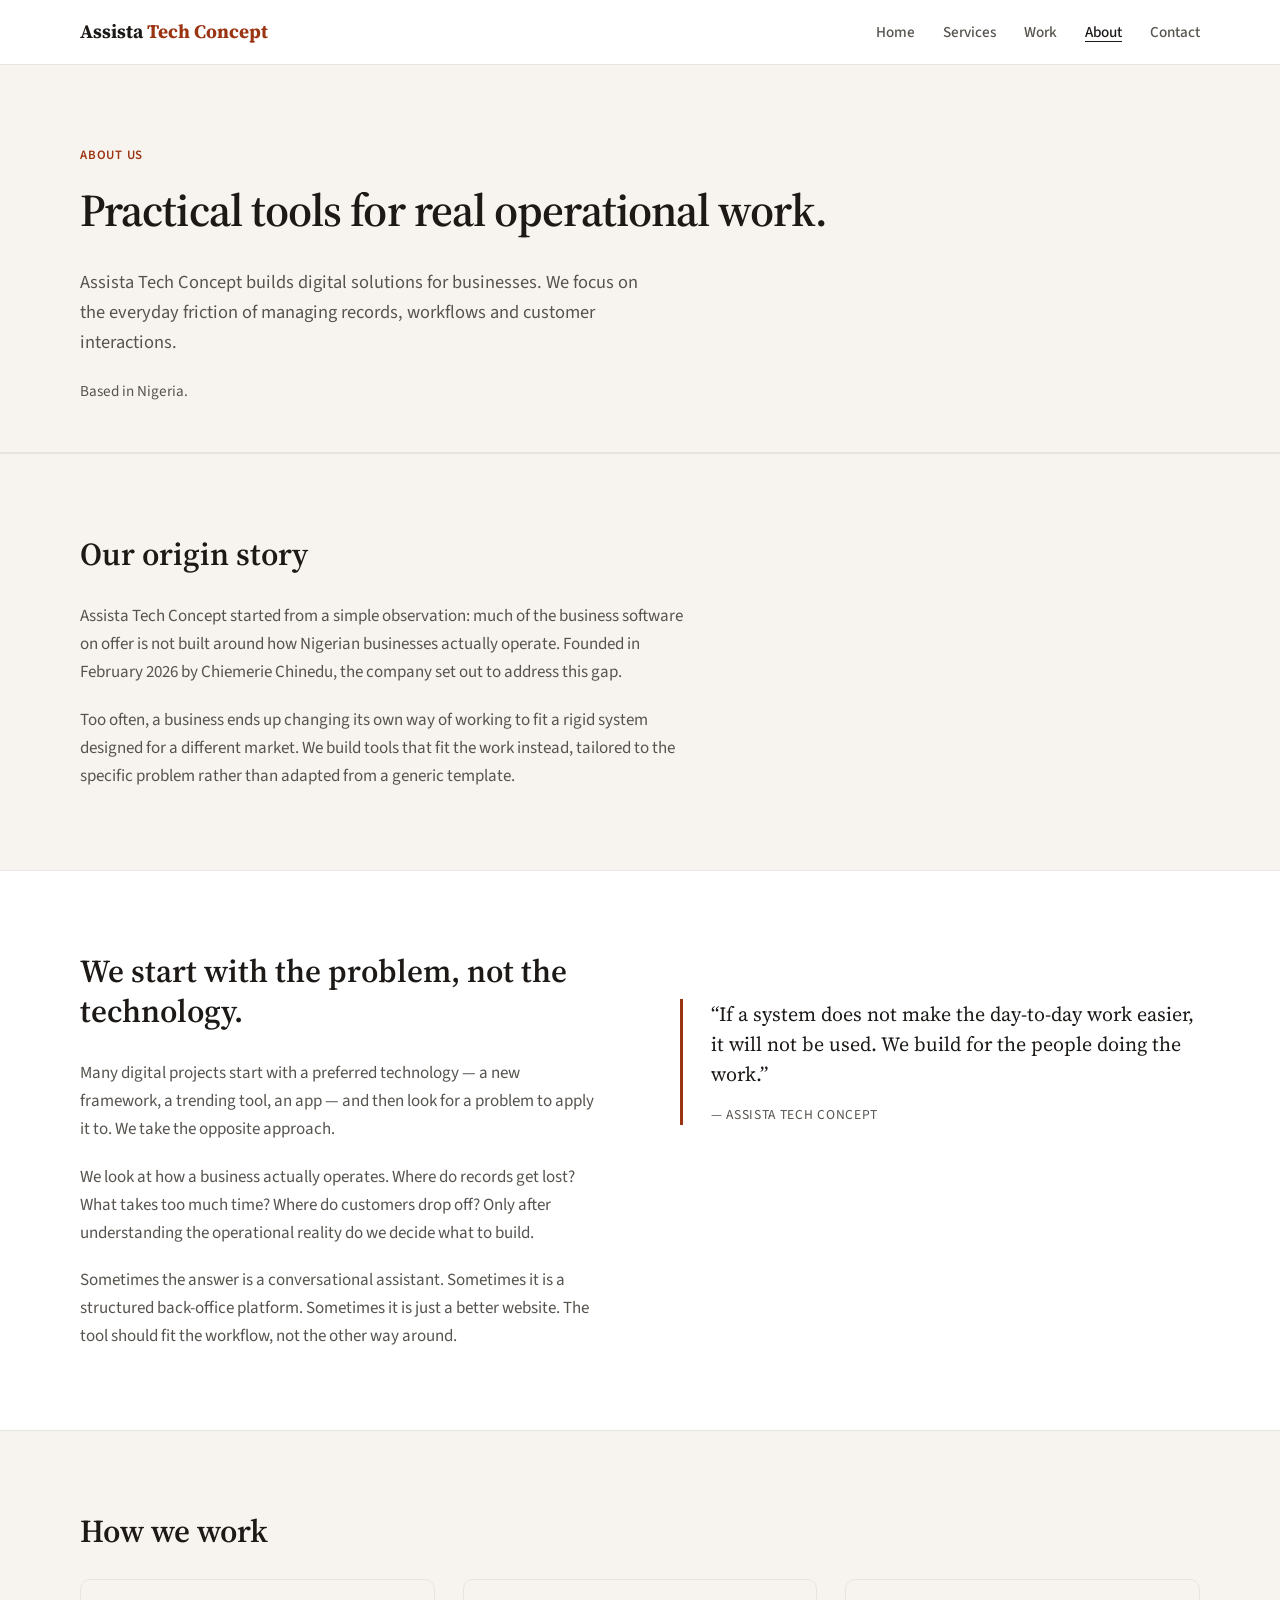
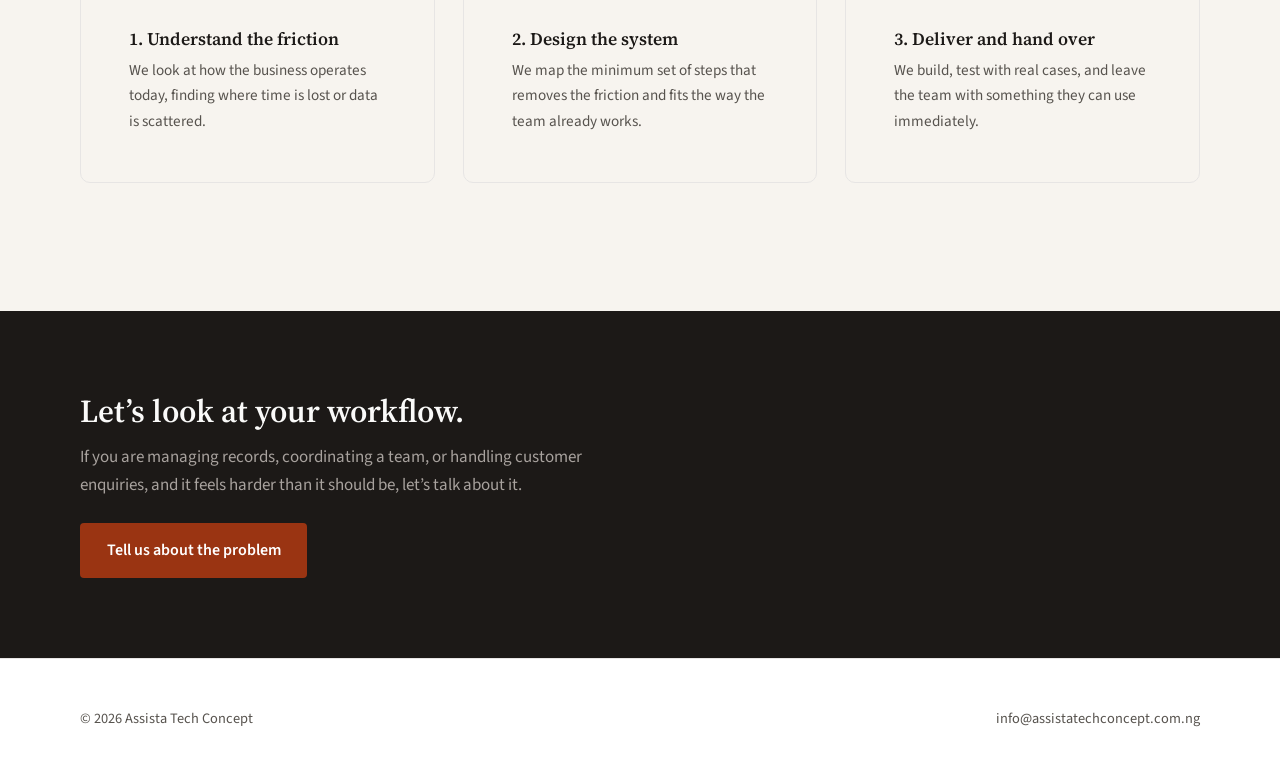
==== about.html @ 5003cffc "Add About page for Assista Tech Concept This file contains the HTML structure and content for the Ab" ====
<!DOCTYPE html>
<html lang="en">
<head>
  <meta charset="UTF-8" />
  <meta name="viewport" content="width=device-width, initial-scale=1.0" />
  <meta name="theme-color" content="#f7f4ef" />

  <title>About — Assista Tech Concept</title>
  <meta name="description" content="Assista Tech Concept builds tailored digital solutions for Nigerian businesses, focusing on unique operational needs rather than one-size-fits-all software." />

  <meta property="og:title" content="About — Assista Tech Concept" />
  <meta property="og:description" content="We build practical, tailored digital tools that fit the unique realities of how your business actually operates." />
  <meta property="og:type" content="website" />
  <meta property="og:url" content="https://assistatechconcept.com.ng/about.html" />
  <meta property="og:site_name" content="Assista Tech Concept" />
  <meta property="og:image" content="https://assistatechconcept.com.ng/og-image.jpg" />

  <link rel="icon" href="favicon.ico" sizes="any" />
  <link rel="icon" href="favicon.svg" type="image/svg+xml" />

  <link rel="preconnect" href="https://fonts.googleapis.com" />
  <link rel="preconnect" href="https://fonts.gstatic.com" crossorigin />
  <link href="https://fonts.googleapis.com/css2?family=Source+Serif+4:opsz,wght@8..60,600;8..60,700&family=Source+Sans+3:wght@400;500;600&display=swap" rel="stylesheet" />
  
  <link rel="stylesheet" href="styles.css" />

  <style>
    .page-intro {
      padding: var(--space-xl) 0 var(--space-lg);
      border-bottom: 1px solid var(--border);
    }

    .location-note {
      margin-top: 1rem;
      font-size: 0.95rem;
      color: var(--text-muted);
    }

    .section {
      padding: var(--space-xl) 0;
      border-top: 1px solid var(--border);
    }

    .section.alt {
      background: var(--surface);
    }

    .section h2 {
      margin-bottom: var(--space-md);
    }

    .section p {
      color: var(--text-muted);
    }

    .two-col {
      display: grid;
      grid-template-columns: 1fr 1fr;
      gap: var(--space-xl);
      align-items: start;
    }

    .principles-grid {
      display: grid;
      grid-template-columns: repeat(3, 1fr);
      gap: var(--space-md);
      margin-top: var(--space-md);
    }

    .principle-card {
      padding: var(--space-lg);
      background: var(--bg);
      border: 1px solid var(--border);
      border-radius: 10px;
    }

    .principle-card h3 {
      font-size: 1.1rem;
      margin-bottom: 0.5rem;
      color: var(--text);
    }

    .principle-card p {
      margin: 0;
      font-size: 0.95rem;
    }

    .quote-block {
      border-left: 3px solid var(--accent);
      padding-left: var(--space-md);
      margin: var(--space-lg) 0;
      font-family: "Source Serif 4", Georgia, serif;
      font-size: 1.25rem;
      line-height: 1.5;
      color: var(--text);
    }

    .quote-attribution {
      display: block;
      margin-top: var(--space-sm);
      font-family: "Source Sans 3", system-ui, sans-serif;
      font-size: 0.85rem;
      color: var(--text-muted);
      font-style: normal;
      text-transform: uppercase;
      letter-spacing: 0.05em;
    }

    .cta-band {
      margin-top: var(--space-lg);
    }

    @media (max-width: 800px) {
      .two-col {
        grid-template-columns: 1fr;
        gap: var(--space-lg);
      }

      .principles-grid {
        grid-template-columns: 1fr;
      }

      .page-intro {
        padding: var(--space-lg) 0;
      }
    }
  </style>
</head>

<body>

  <header>
    <div class="container nav">
      <a href="index.html" class="logo">Assista <span>Tech Concept</span></a>
      <button class="nav-toggle" aria-expanded="false" aria-controls="nav-menu" id="nav-toggle">Menu</button>

      <nav aria-label="Main">
        <ul class="nav-links" id="nav-menu">
          <li><a href="index.html">Home</a></li>
          <li><a href="services.html">Services</a></li>
          <li><a href="work.html">Work</a></li>
          <li><a href="about.html" aria-current="page">About</a></li>
          <li><a href="contact.html">Contact</a></li>
        </ul>
      </nav>
    </div>
  </header>

  <main>
    <section class="page-intro">
      <div class="container">
        <p class="section-label">About us</p>
        <h1>Practical tools for real operational work.</h1>
        <p class="lead">
          Assista Tech Concept builds digital solutions for businesses. We focus 
          on the everyday friction of managing records, workflows and customer 
          interactions.
        </p>
        <p class="location-note">
          Based in Nigeria.
        </p>
      </div>
    </section>

    <!-- Origin Story -->
    <section class="section">
      <div class="container">
        <h2>Our origin story</h2>
        <p>
          Assista Tech Concept started from a simple observation: much of the business 
          software on offer is not built around how Nigerian businesses actually operate. 
          Founded in February 2026 by Chiemerie Chinedu, the company set out to address 
          this gap.
        </p>
        <p>
          Too often, a business ends up changing its own way of working to fit a rigid 
          system designed for a different market. We build tools that fit the work 
          instead, tailored to the specific problem rather than adapted from a generic 
          template.
        </p>
      </div>
    </section>

    <section class="section alt">
      <div class="container two-col">
        <div>
          <h2>We start with the problem, not the technology.</h2>
          <p>
            Many digital projects start with a preferred technology — a new framework, 
            a trending tool, an app — and then look for a problem to apply it to. We take 
            the opposite approach.
          </p>
          <p>
            We look at how a business actually operates. Where do records get lost? 
            What takes too much time? Where do customers drop off? Only after 
            understanding the operational reality do we decide what to build.
          </p>
          <p>
            Sometimes the answer is a conversational assistant. Sometimes it is a 
            structured back-office platform. Sometimes it is just a better website. 
            The tool should fit the workflow, not the other way around.
          </p>
        </div>
        <div>
          <div class="quote-block">
            “If a system does not make the day-to-day work easier, it will not be used. 
            We build for the people doing the work.”
            <span class="quote-attribution">— Assista Tech Concept</span>
          </div>
        </div>
      </div>
    </section>

    <section class="section">
      <div class="container">
        <h2>How we work</h2>
        <div class="principles-grid">
          <div class="principle-card">
            <h3>1. Understand the friction</h3>
            <p>We look at how the business operates today, finding where time is lost or data is scattered.</p>
          </div>
          <div class="principle-card">
            <h3>2. Design the system</h3>
            <p>We map the minimum set of steps that removes the friction and fits the way the team already works.</p>
          </div>
          <div class="principle-card">
            <h3>3. Deliver and hand over</h3>
            <p>We build, test with real cases, and leave the team with something they can use immediately.</p>
          </div>
        </div>
      </div>
    </section>

    <section class="cta-band">
      <div class="container">
        <h2>Let’s look at your workflow.</h2>
        <p>
          If you are managing records, coordinating a team, or handling customer 
          enquiries, and it feels harder than it should be, let’s talk about it. 
        </p>
        <a href="contact.html" class="btn">Tell us about the problem</a>
      </div>
    </section>
  </main>

  <footer>
    <div class="container footer-inner">
      <div>© 2026 Assista Tech Concept</div>
      <div>
        <a href="mailto:info@assistatechconcept.com.ng">info@assistatechconcept.com.ng</a>
      </div>
    </div>
  </footer>

  <script src="main.js"></script>
</body>
</html>
---- styles.css ----
/* ==========================================================================
   Assista Tech Concept — shared styles
   Page-specific layout lives in each page's own <style> block.
   ========================================================================== */

/* Tokens */
:root {
  --bg: #f7f4ef;
  --surface: #ffffff;
  --text: #1c1917;
  --text-muted: #57534e;
  --border: #e7e5e4;
  --accent: #9a3412;
  --accent-hover: #7c2d12;

  --space-sm: 1rem;
  --space-md: 1.75rem;
  --space-lg: 3rem;
  --space-xl: 5rem;
  --space-2xl: 8rem;

  --max-width: 1120px;
  --measure: 38rem; /* about 65 characters */
}

/* Reset */
*, *::before, *::after { box-sizing: border-box; margin: 0; padding: 0; }
html { scroll-behavior: smooth; }

body {
  font-family: "Source Sans 3", system-ui, sans-serif;
  font-size: 1.0625rem;
  line-height: 1.65;
  color: var(--text);
  background: var(--bg);
  -webkit-font-smoothing: antialiased;
}

img { max-width: 100%; height: auto; display: block; }

a { color: var(--accent); text-decoration: none; }
a:hover { text-decoration: underline; }

/* Typography */
h1, h2, h3 {
  font-family: "Source Serif 4", Georgia, serif;
  font-weight: 600;
  line-height: 1.25;
  color: var(--text);
}

h1 { font-size: clamp(2.1rem, 4.5vw, 2.85rem); letter-spacing: -0.02em; margin-bottom: var(--space-md); }
h2 { font-size: clamp(1.6rem, 3vw, 2rem); margin-bottom: var(--space-sm); }
h3 { font-size: 1.25rem; margin-bottom: 0.5rem; }

p { max-width: var(--measure); margin-bottom: 1.15em; }
p:last-child { margin-bottom: 0; }

.lead {
  font-size: 1.15rem;
  color: var(--text-muted);
  max-width: 36rem;
}

.section-label {
  font-size: 0.8rem;
  font-weight: 600;
  letter-spacing: 0.06em;
  text-transform: uppercase;
  color: var(--accent);
  margin-bottom: var(--space-sm);
}

/* Layout */
.container {
  width: min(100% - 2.5rem, var(--max-width));
  margin-inline: auto;
}

/* Header and navigation.
   The sticky header is the positioning context for the mobile dropdown,
   so the menu spans the full header width. Do not add position: relative
   to .nav. */
header {
  background: var(--surface);
  border-bottom: 1px solid var(--border);
  padding: 1rem 0;
  position: sticky;
  top: 0;
  z-index: 50;
}

.nav {
  display: flex;
  align-items: center;
  justify-content: space-between;
  gap: 1.5rem;
}

.logo {
  font-family: "Source Serif 4", Georgia, serif;
  font-weight: 700;
  font-size: 1.2rem;
  color: var(--text);
  text-decoration: none;
}
.logo span { color: var(--accent); }

.nav-toggle {
  display: none;
  background: none;
  border: 1.5px solid var(--border);
  border-radius: 4px;
  padding: 0.45rem 0.75rem;
  font-size: 0.9rem;
  font-weight: 600;
  color: var(--text);
  cursor: pointer;
  margin-left: auto;
}

.nav-links {
  display: flex;
  gap: 1.75rem;
  list-style: none;
}

.nav-links a {
  color: var(--text-muted);
  font-size: 0.95rem;
  font-weight: 500;
  text-decoration: none;
}

.nav-links a:hover,
.nav-links a[aria-current="page"] { color: var(--text); }

.nav-links a[aria-current="page"] {
  text-decoration: underline;
  text-underline-offset: 4px;
}

/* Buttons */
.btn {
  display: inline-block;
  background: var(--accent);
  color: #fff;
  font-weight: 600;
  font-size: 1rem;
  padding: 0.85rem 1.6rem;
  border: 1.5px solid transparent;
  border-radius: 4px;
  text-decoration: none;
  transition: background 0.15s ease;
}

.btn:hover {
  background: var(--accent-hover);
  text-decoration: none;
  color: #fff;
}

.btn-secondary {
  background: transparent;
  color: var(--text);
  border-color: var(--border);
}

.btn-secondary:hover {
  border-color: var(--text);
  background: transparent;
  color: var(--text);
}

/* Dark call-to-action band (home "closing" and services "cta-band") */
.cta-band {
  background: var(--text);
  color: #fafaf9;
  padding: var(--space-xl) 0;
}
.cta-band h2 { color: #fafaf9; margin-bottom: 0.75rem; }
.cta-band p { color: #a8a29e; max-width: 32rem; margin-bottom: 1.5rem; }

/* Footer */
footer {
  background: var(--surface);
  border-top: 1px solid var(--border);
  padding: var(--space-lg) 0;
  font-size: 0.9rem;
  color: var(--text-muted);
}

.footer-inner {
  display: flex;
  justify-content: space-between;
  align-items: center;
  flex-wrap: wrap;
  gap: 1rem;
}
.footer-inner a { color: var(--text-muted); }
.footer-inner a:hover { color: var(--text); }

/* Focus */
a:focus-visible,
button:focus-visible {
  outline: 2px solid var(--accent);
  outline-offset: 3px;
}

/* Mobile navigation */
@media (max-width: 800px) {
  .nav-toggle { display: block; }

  .nav-links {
    display: none;
    position: absolute;
    top: 100%;
    left: 0;
    right: 0;
    background: var(--surface);
    border-bottom: 1px solid var(--border);
    flex-direction: column;
    gap: 0;
    padding: 0.5rem 0;
    z-index: 40;
  }
  .nav-links.is-open { display: flex; }
  .nav-links li { border-top: 1px solid var(--border); }
  .nav-links a { display: block; padding: 0.9rem 1.25rem; }
}

@media (prefers-reduced-motion: reduce) {
  html { scroll-behavior: auto; }
  * { transition: none !important; }
}
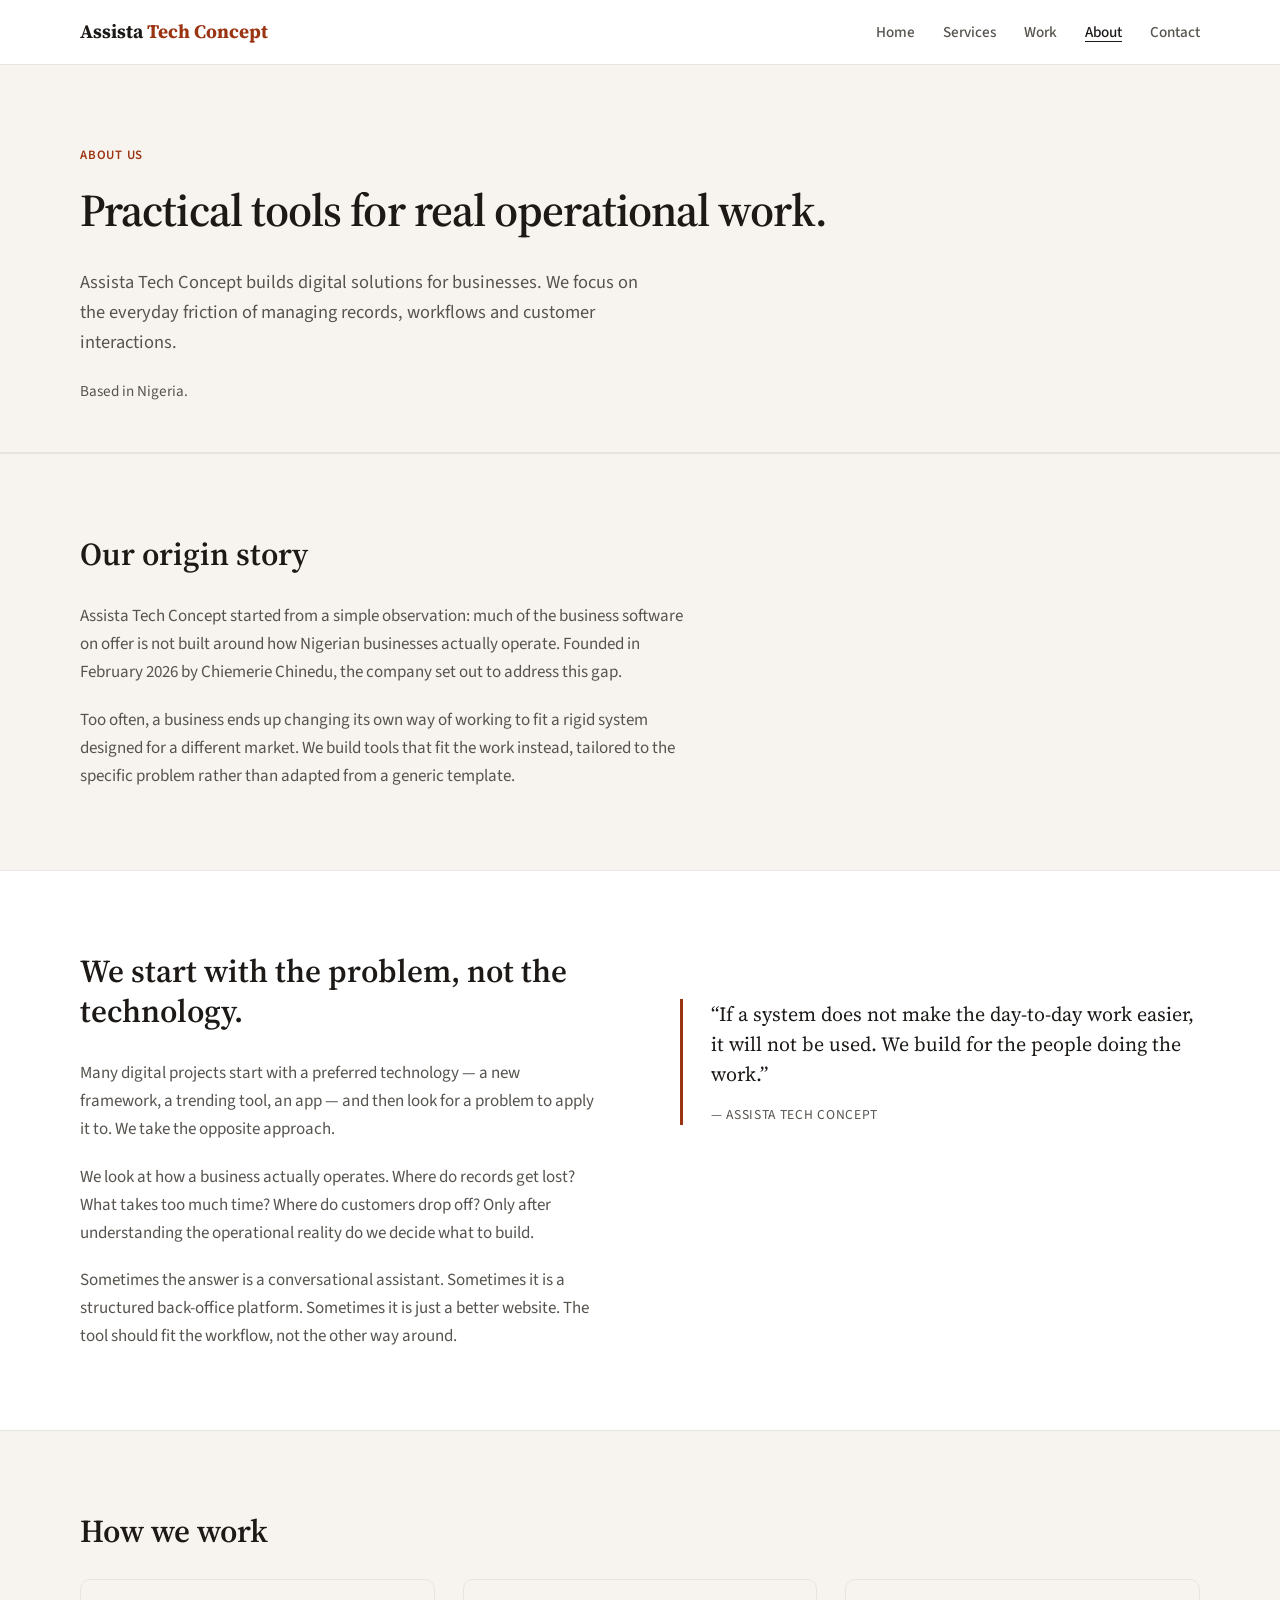
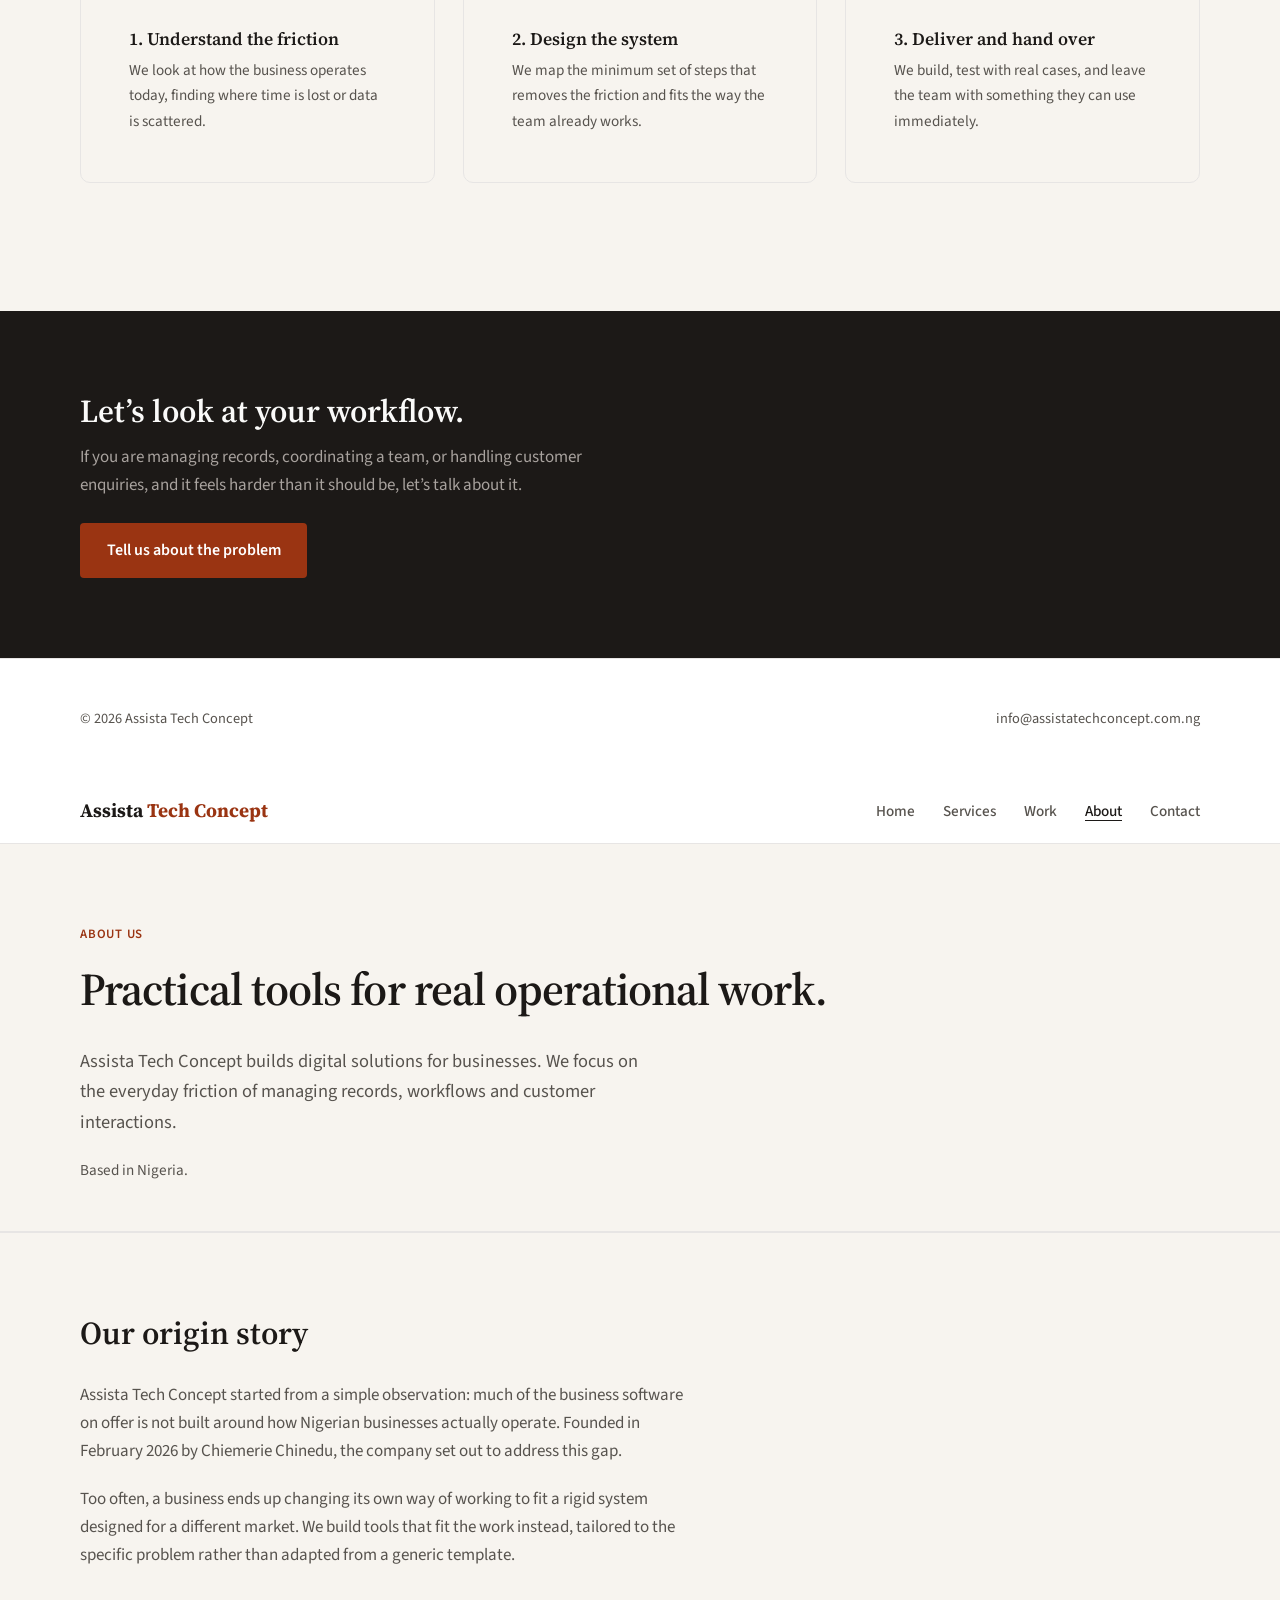
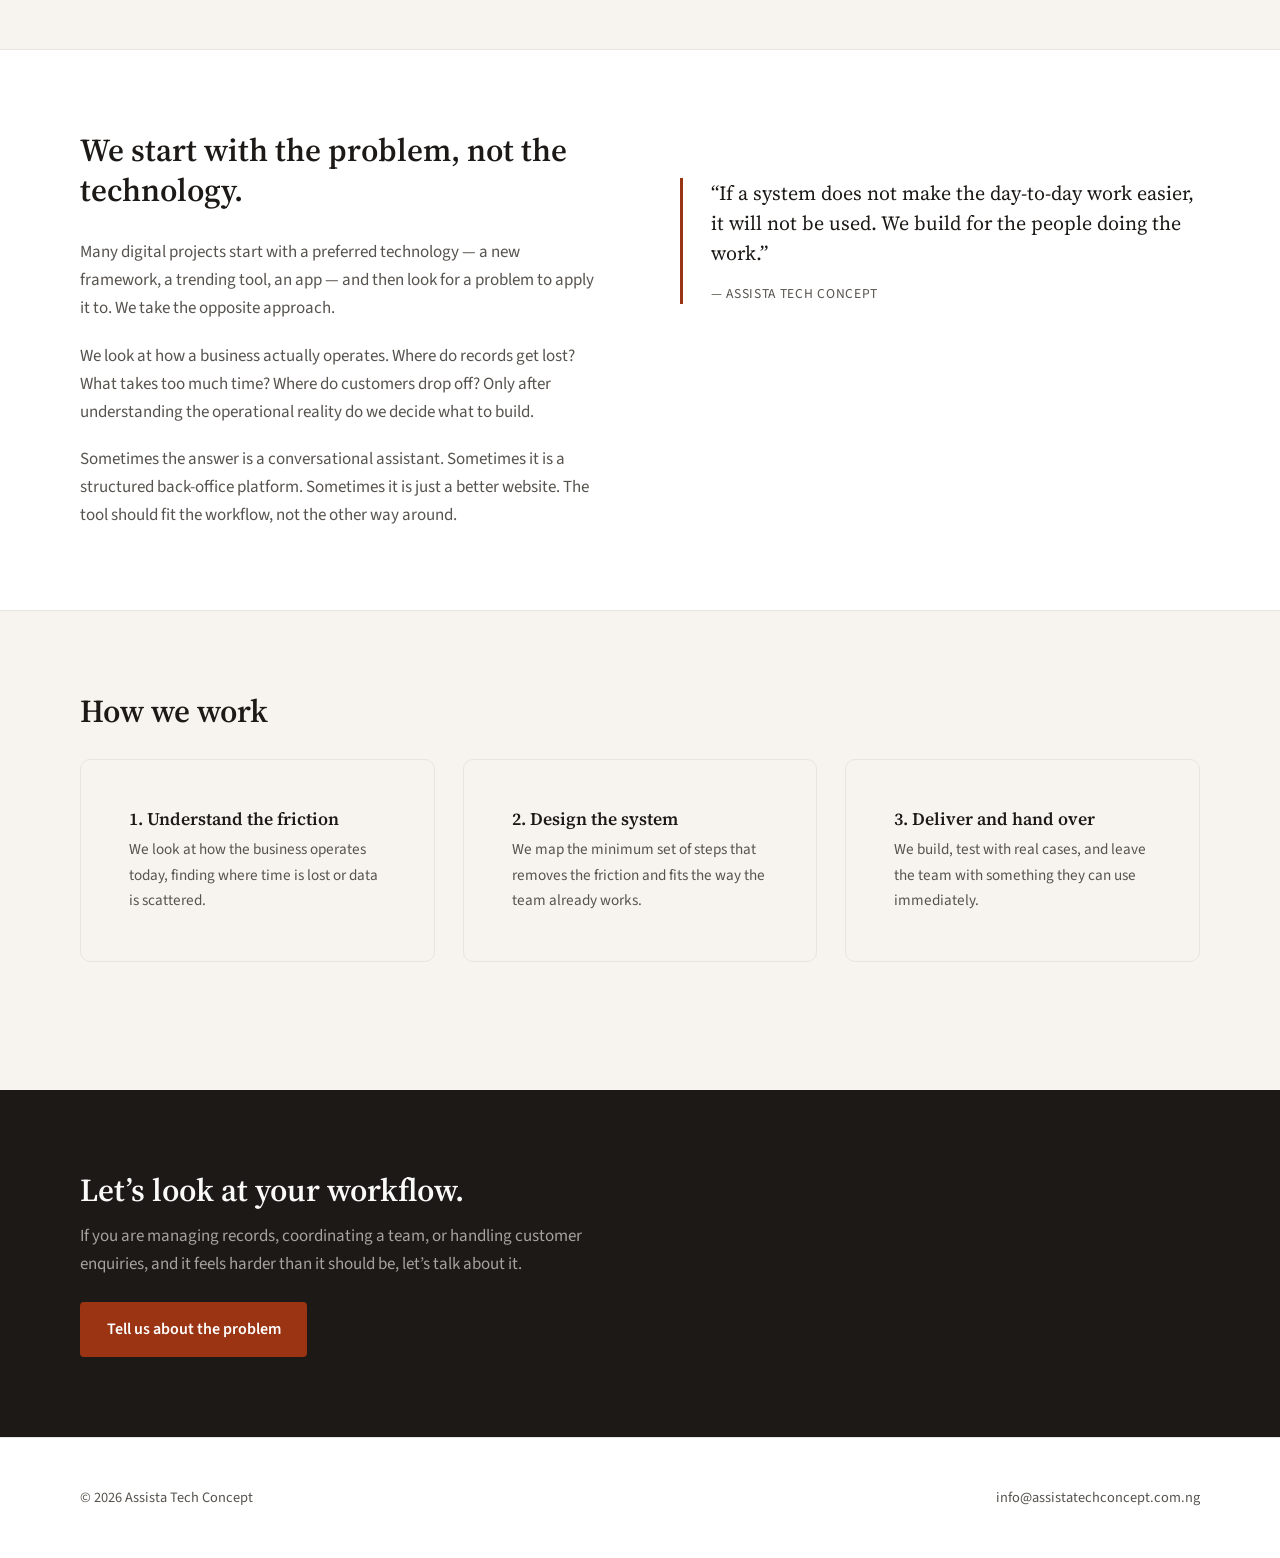
==== commit 4cd3cf63: "Enhance about.html with SEO meta tags and structure Added meta tags and structured content for bette" ====
--- a/about.html
+++ b/about.html
@@ -254,4 +254,260 @@
 
   <script src="main.js"></script>
 </body>
+</html><!DOCTYPE html>
+<html lang="en">
+<head>
+  <meta charset="UTF-8" />
+  <meta name="viewport" content="width=device-width, initial-scale=1.0" />
+  <meta name="theme-color" content="#f7f4ef" />
+
+  <title>About — Assista Tech Concept</title>
+  <meta name="description" content="Assista Tech Concept builds tailored digital solutions for Nigerian businesses, focusing on unique operational needs rather than one-size-fits-all software." />
+
+  <meta property="og:title" content="About — Assista Tech Concept" />
+  <meta property="og:description" content="We build practical, tailored digital tools that fit the unique realities of how your business actually operates." />
+  <meta property="og:type" content="website" />
+  <meta property="og:url" content="https://assistatechconcept.com.ng/about.html" />
+  <meta property="og:site_name" content="Assista Tech Concept" />
+  <meta property="og:image" content="https://assistatechconcept.com.ng/og-image.jpg" />
+
+  <link rel="icon" href="favicon.ico" sizes="any" />
+  <link rel="icon" href="favicon.svg" type="image/svg+xml" />
+
+  <link rel="preconnect" href="https://fonts.googleapis.com" />
+  <link rel="preconnect" href="https://fonts.gstatic.com" crossorigin />
+  <link href="https://fonts.googleapis.com/css2?family=Source+Serif+4:opsz,wght@8..60,600;8..60,700&family=Source+Sans+3:wght@400;500;600&display=swap" rel="stylesheet" />
+  
+  <link rel="stylesheet" href="styles.css" />
+
+  <style>
+    .page-intro {
+      padding: var(--space-xl) 0 var(--space-lg);
+      border-bottom: 1px solid var(--border);
+    }
+
+    .location-note {
+      margin-top: 1rem;
+      font-size: 0.95rem;
+      color: var(--text-muted);
+    }
+
+    .section {
+      padding: var(--space-xl) 0;
+      border-top: 1px solid var(--border);
+    }
+
+    .section.alt {
+      background: var(--surface);
+    }
+
+    .section h2 {
+      margin-bottom: var(--space-md);
+    }
+
+    .section p {
+      color: var(--text-muted);
+    }
+
+    .two-col {
+      display: grid;
+      grid-template-columns: 1fr 1fr;
+      gap: var(--space-xl);
+      align-items: start;
+    }
+
+    .principles-grid {
+      display: grid;
+      grid-template-columns: repeat(3, 1fr);
+      gap: var(--space-md);
+      margin-top: var(--space-md);
+    }
+
+    .principle-card {
+      padding: var(--space-lg);
+      background: var(--bg);
+      border: 1px solid var(--border);
+      border-radius: 10px;
+    }
+
+    .principle-card h3 {
+      font-size: 1.1rem;
+      margin-bottom: 0.5rem;
+      color: var(--text);
+    }
+
+    .principle-card p {
+      margin: 0;
+      font-size: 0.95rem;
+    }
+
+    .quote-block {
+      border-left: 3px solid var(--accent);
+      padding-left: var(--space-md);
+      margin: var(--space-lg) 0;
+      font-family: "Source Serif 4", Georgia, serif;
+      font-size: 1.25rem;
+      line-height: 1.5;
+      color: var(--text);
+    }
+
+    .quote-attribution {
+      display: block;
+      margin-top: var(--space-sm);
+      font-family: "Source Sans 3", system-ui, sans-serif;
+      font-size: 0.85rem;
+      color: var(--text-muted);
+      font-style: normal;
+      text-transform: uppercase;
+      letter-spacing: 0.05em;
+    }
+
+    .cta-band {
+      margin-top: var(--space-lg);
+    }
+
+    @media (max-width: 800px) {
+      .two-col {
+        grid-template-columns: 1fr;
+        gap: var(--space-lg);
+      }
+
+      .principles-grid {
+        grid-template-columns: 1fr;
+      }
+
+      .page-intro {
+        padding: var(--space-lg) 0;
+      }
+    }
+  </style>
+</head>
+
+<body>
+
+  <header>
+    <div class="container nav">
+      <a href="index.html" class="logo">Assista <span>Tech Concept</span></a>
+      <button class="nav-toggle" aria-expanded="false" aria-controls="nav-menu" id="nav-toggle">Menu</button>
+
+      <nav aria-label="Main">
+        <ul class="nav-links" id="nav-menu">
+          <li><a href="index.html">Home</a></li>
+          <li><a href="services.html">Services</a></li>
+          <li><a href="work.html">Work</a></li>
+          <li><a href="about.html" aria-current="page">About</a></li>
+          <li><a href="contact.html">Contact</a></li>
+        </ul>
+      </nav>
+    </div>
+  </header>
+
+  <main>
+    <section class="page-intro">
+      <div class="container">
+        <p class="section-label">About us</p>
+        <h1>Practical tools for real operational work.</h1>
+        <p class="lead">
+          Assista Tech Concept builds digital solutions for businesses. We focus 
+          on the everyday friction of managing records, workflows and customer 
+          interactions.
+        </p>
+        <p class="location-note">
+          Based in Nigeria.
+        </p>
+      </div>
+    </section>
+
+    <!-- Origin Story -->
+    <section class="section">
+      <div class="container">
+        <h2>Our origin story</h2>
+        <p>
+          Assista Tech Concept started from a simple observation: much of the business 
+          software on offer is not built around how Nigerian businesses actually operate. 
+          Founded in February 2026 by Chiemerie Chinedu, the company set out to address 
+          this gap.
+        </p>
+        <p>
+          Too often, a business ends up changing its own way of working to fit a rigid 
+          system designed for a different market. We build tools that fit the work 
+          instead, tailored to the specific problem rather than adapted from a generic 
+          template.
+        </p>
+      </div>
+    </section>
+
+    <section class="section alt">
+      <div class="container two-col">
+        <div>
+          <h2>We start with the problem, not the technology.</h2>
+          <p>
+            Many digital projects start with a preferred technology — a new framework, 
+            a trending tool, an app — and then look for a problem to apply it to. We take 
+            the opposite approach.
+          </p>
+          <p>
+            We look at how a business actually operates. Where do records get lost? 
+            What takes too much time? Where do customers drop off? Only after 
+            understanding the operational reality do we decide what to build.
+          </p>
+          <p>
+            Sometimes the answer is a conversational assistant. Sometimes it is a 
+            structured back-office platform. Sometimes it is just a better website. 
+            The tool should fit the workflow, not the other way around.
+          </p>
+        </div>
+        <div>
+          <div class="quote-block">
+            “If a system does not make the day-to-day work easier, it will not be used. 
+            We build for the people doing the work.”
+            <span class="quote-attribution">— Assista Tech Concept</span>
+          </div>
+        </div>
+      </div>
+    </section>
+
+    <section class="section">
+      <div class="container">
+        <h2>How we work</h2>
+        <div class="principles-grid">
+          <div class="principle-card">
+            <h3>1. Understand the friction</h3>
+            <p>We look at how the business operates today, finding where time is lost or data is scattered.</p>
+          </div>
+          <div class="principle-card">
+            <h3>2. Design the system</h3>
+            <p>We map the minimum set of steps that removes the friction and fits the way the team already works.</p>
+          </div>
+          <div class="principle-card">
+            <h3>3. Deliver and hand over</h3>
+            <p>We build, test with real cases, and leave the team with something they can use immediately.</p>
+          </div>
+        </div>
+      </div>
+    </section>
+
+    <section class="cta-band">
+      <div class="container">
+        <h2>Let’s look at your workflow.</h2>
+        <p>
+          If you are managing records, coordinating a team, or handling customer 
+          enquiries, and it feels harder than it should be, let’s talk about it. 
+        </p>
+        <a href="contact.html" class="btn">Tell us about the problem</a>
+      </div>
+    </section>
+  </main>
+
+  <footer>
+    <div class="container footer-inner">
+      <div>© 2026 Assista Tech Concept</div>
+      <div>
+        <a href="mailto:info@assistatechconcept.com.ng">info@assistatechconcept.com.ng</a>
+      </div>
+    </div>
+  </footer>
+
+  <script src="main.js"></script>
+</body>
 </html>
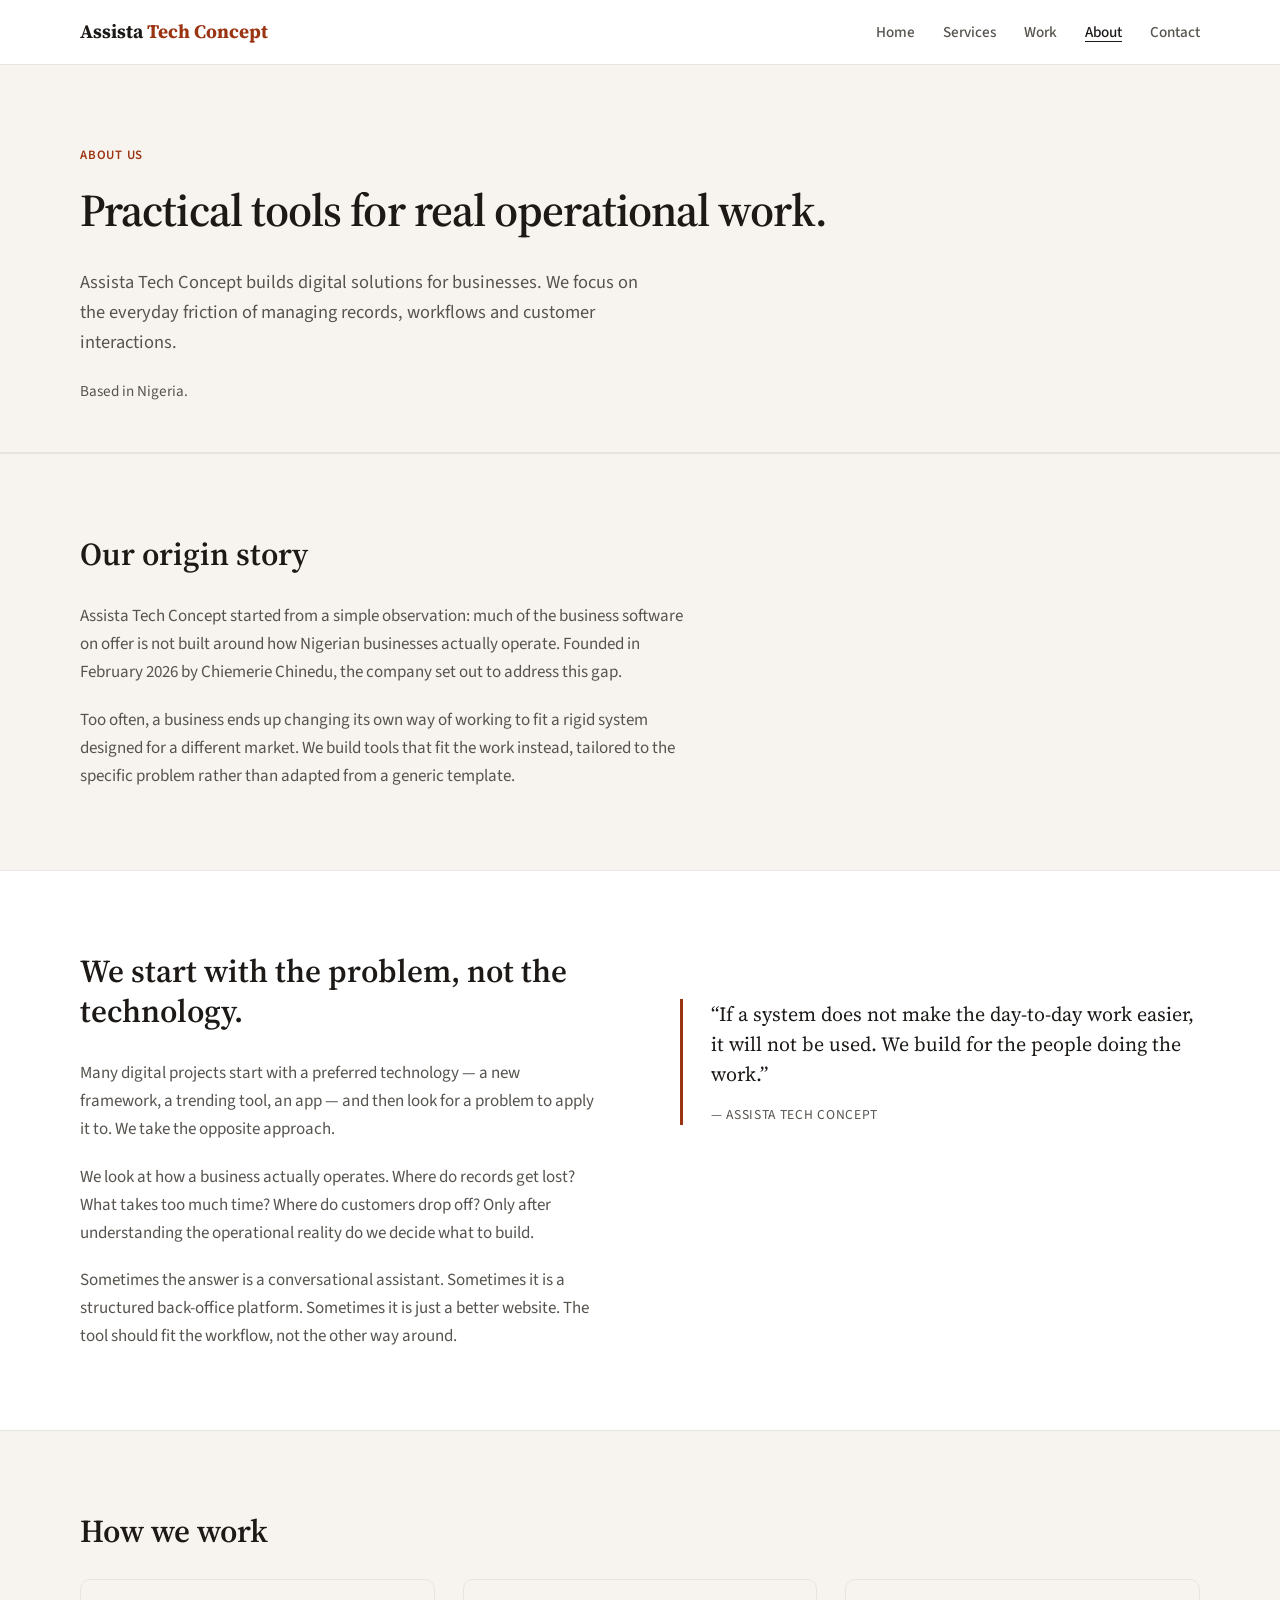
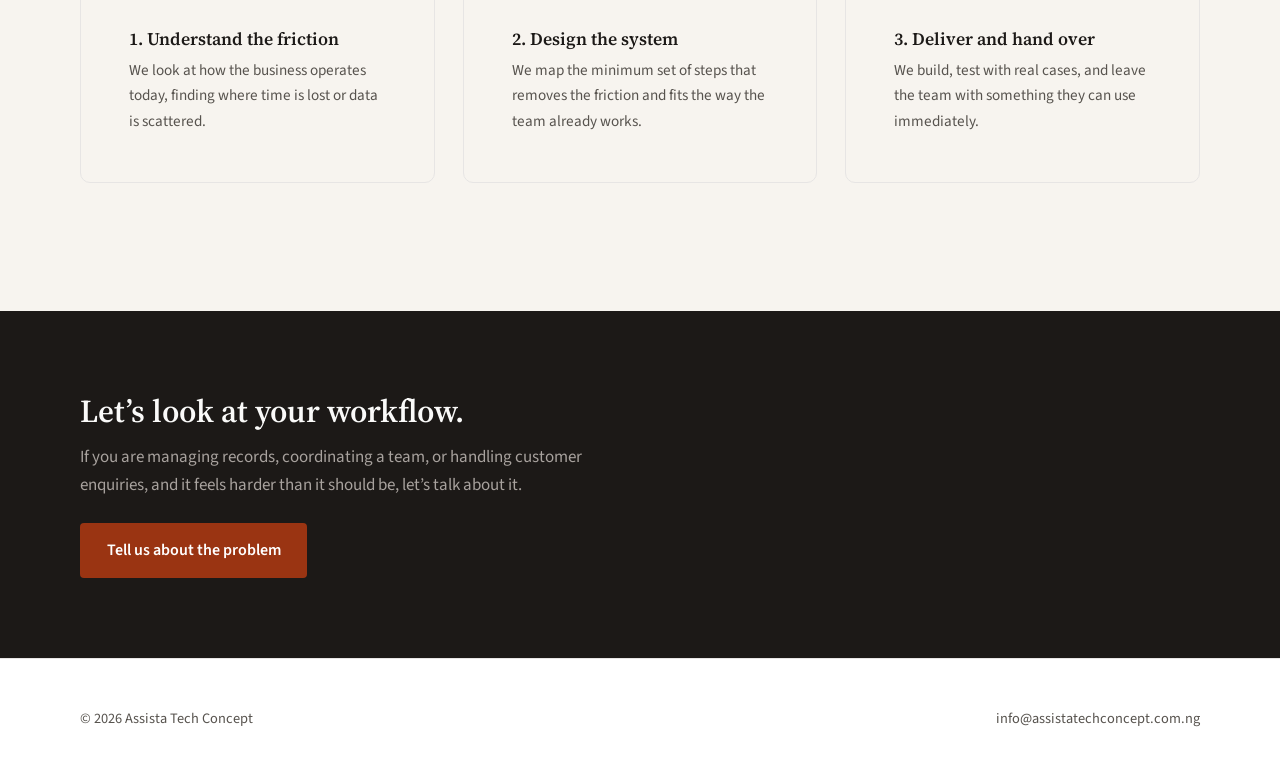
==== commit 0945589d: "Replace entire HTML document structure Removed the entire HTML structure and replaced it with a new " ====
--- a/about.html
+++ b/about.html
@@ -254,260 +254,4 @@
 
   <script src="main.js"></script>
 </body>
-</html><!DOCTYPE html>
-<html lang="en">
-<head>
-  <meta charset="UTF-8" />
-  <meta name="viewport" content="width=device-width, initial-scale=1.0" />
-  <meta name="theme-color" content="#f7f4ef" />
-
-  <title>About — Assista Tech Concept</title>
-  <meta name="description" content="Assista Tech Concept builds tailored digital solutions for Nigerian businesses, focusing on unique operational needs rather than one-size-fits-all software." />
-
-  <meta property="og:title" content="About — Assista Tech Concept" />
-  <meta property="og:description" content="We build practical, tailored digital tools that fit the unique realities of how your business actually operates." />
-  <meta property="og:type" content="website" />
-  <meta property="og:url" content="https://assistatechconcept.com.ng/about.html" />
-  <meta property="og:site_name" content="Assista Tech Concept" />
-  <meta property="og:image" content="https://assistatechconcept.com.ng/og-image.jpg" />
-
-  <link rel="icon" href="favicon.ico" sizes="any" />
-  <link rel="icon" href="favicon.svg" type="image/svg+xml" />
-
-  <link rel="preconnect" href="https://fonts.googleapis.com" />
-  <link rel="preconnect" href="https://fonts.gstatic.com" crossorigin />
-  <link href="https://fonts.googleapis.com/css2?family=Source+Serif+4:opsz,wght@8..60,600;8..60,700&family=Source+Sans+3:wght@400;500;600&display=swap" rel="stylesheet" />
-  
-  <link rel="stylesheet" href="styles.css" />
-
-  <style>
-    .page-intro {
-      padding: var(--space-xl) 0 var(--space-lg);
-      border-bottom: 1px solid var(--border);
-    }
-
-    .location-note {
-      margin-top: 1rem;
-      font-size: 0.95rem;
-      color: var(--text-muted);
-    }
-
-    .section {
-      padding: var(--space-xl) 0;
-      border-top: 1px solid var(--border);
-    }
-
-    .section.alt {
-      background: var(--surface);
-    }
-
-    .section h2 {
-      margin-bottom: var(--space-md);
-    }
-
-    .section p {
-      color: var(--text-muted);
-    }
-
-    .two-col {
-      display: grid;
-      grid-template-columns: 1fr 1fr;
-      gap: var(--space-xl);
-      align-items: start;
-    }
-
-    .principles-grid {
-      display: grid;
-      grid-template-columns: repeat(3, 1fr);
-      gap: var(--space-md);
-      margin-top: var(--space-md);
-    }
-
-    .principle-card {
-      padding: var(--space-lg);
-      background: var(--bg);
-      border: 1px solid var(--border);
-      border-radius: 10px;
-    }
-
-    .principle-card h3 {
-      font-size: 1.1rem;
-      margin-bottom: 0.5rem;
-      color: var(--text);
-    }
-
-    .principle-card p {
-      margin: 0;
-      font-size: 0.95rem;
-    }
-
-    .quote-block {
-      border-left: 3px solid var(--accent);
-      padding-left: var(--space-md);
-      margin: var(--space-lg) 0;
-      font-family: "Source Serif 4", Georgia, serif;
-      font-size: 1.25rem;
-      line-height: 1.5;
-      color: var(--text);
-    }
-
-    .quote-attribution {
-      display: block;
-      margin-top: var(--space-sm);
-      font-family: "Source Sans 3", system-ui, sans-serif;
-      font-size: 0.85rem;
-      color: var(--text-muted);
-      font-style: normal;
-      text-transform: uppercase;
-      letter-spacing: 0.05em;
-    }
-
-    .cta-band {
-      margin-top: var(--space-lg);
-    }
-
-    @media (max-width: 800px) {
-      .two-col {
-        grid-template-columns: 1fr;
-        gap: var(--space-lg);
-      }
-
-      .principles-grid {
-        grid-template-columns: 1fr;
-      }
-
-      .page-intro {
-        padding: var(--space-lg) 0;
-      }
-    }
-  </style>
-</head>
-
-<body>
-
-  <header>
-    <div class="container nav">
-      <a href="index.html" class="logo">Assista <span>Tech Concept</span></a>
-      <button class="nav-toggle" aria-expanded="false" aria-controls="nav-menu" id="nav-toggle">Menu</button>
-
-      <nav aria-label="Main">
-        <ul class="nav-links" id="nav-menu">
-          <li><a href="index.html">Home</a></li>
-          <li><a href="services.html">Services</a></li>
-          <li><a href="work.html">Work</a></li>
-          <li><a href="about.html" aria-current="page">About</a></li>
-          <li><a href="contact.html">Contact</a></li>
-        </ul>
-      </nav>
-    </div>
-  </header>
-
-  <main>
-    <section class="page-intro">
-      <div class="container">
-        <p class="section-label">About us</p>
-        <h1>Practical tools for real operational work.</h1>
-        <p class="lead">
-          Assista Tech Concept builds digital solutions for businesses. We focus 
-          on the everyday friction of managing records, workflows and customer 
-          interactions.
-        </p>
-        <p class="location-note">
-          Based in Nigeria.
-        </p>
-      </div>
-    </section>
-
-    <!-- Origin Story -->
-    <section class="section">
-      <div class="container">
-        <h2>Our origin story</h2>
-        <p>
-          Assista Tech Concept started from a simple observation: much of the business 
-          software on offer is not built around how Nigerian businesses actually operate. 
-          Founded in February 2026 by Chiemerie Chinedu, the company set out to address 
-          this gap.
-        </p>
-        <p>
-          Too often, a business ends up changing its own way of working to fit a rigid 
-          system designed for a different market. We build tools that fit the work 
-          instead, tailored to the specific problem rather than adapted from a generic 
-          template.
-        </p>
-      </div>
-    </section>
-
-    <section class="section alt">
-      <div class="container two-col">
-        <div>
-          <h2>We start with the problem, not the technology.</h2>
-          <p>
-            Many digital projects start with a preferred technology — a new framework, 
-            a trending tool, an app — and then look for a problem to apply it to. We take 
-            the opposite approach.
-          </p>
-          <p>
-            We look at how a business actually operates. Where do records get lost? 
-            What takes too much time? Where do customers drop off? Only after 
-            understanding the operational reality do we decide what to build.
-          </p>
-          <p>
-            Sometimes the answer is a conversational assistant. Sometimes it is a 
-            structured back-office platform. Sometimes it is just a better website. 
-            The tool should fit the workflow, not the other way around.
-          </p>
-        </div>
-        <div>
-          <div class="quote-block">
-            “If a system does not make the day-to-day work easier, it will not be used. 
-            We build for the people doing the work.”
-            <span class="quote-attribution">— Assista Tech Concept</span>
-          </div>
-        </div>
-      </div>
-    </section>
-
-    <section class="section">
-      <div class="container">
-        <h2>How we work</h2>
-        <div class="principles-grid">
-          <div class="principle-card">
-            <h3>1. Understand the friction</h3>
-            <p>We look at how the business operates today, finding where time is lost or data is scattered.</p>
-          </div>
-          <div class="principle-card">
-            <h3>2. Design the system</h3>
-            <p>We map the minimum set of steps that removes the friction and fits the way the team already works.</p>
-          </div>
-          <div class="principle-card">
-            <h3>3. Deliver and hand over</h3>
-            <p>We build, test with real cases, and leave the team with something they can use immediately.</p>
-          </div>
-        </div>
-      </div>
-    </section>
-
-    <section class="cta-band">
-      <div class="container">
-        <h2>Let’s look at your workflow.</h2>
-        <p>
-          If you are managing records, coordinating a team, or handling customer 
-          enquiries, and it feels harder than it should be, let’s talk about it. 
-        </p>
-        <a href="contact.html" class="btn">Tell us about the problem</a>
-      </div>
-    </section>
-  </main>
-
-  <footer>
-    <div class="container footer-inner">
-      <div>© 2026 Assista Tech Concept</div>
-      <div>
-        <a href="mailto:info@assistatechconcept.com.ng">info@assistatechconcept.com.ng</a>
-      </div>
-    </div>
-  </footer>
-
-  <script src="main.js"></script>
-</body>
 </html>
--- a/styles.css
+++ b/styles.css
@@ -77,10 +77,7 @@
   margin-inline: auto;
 }
 
-/* Header and navigation.
-   The sticky header is the positioning context for the mobile dropdown,
-   so the menu spans the full header width. Do not add position: relative
-   to .nav. */
+/* Header and navigation. */
 header {
   background: var(--surface);
   border-bottom: 1px solid var(--border);
@@ -172,7 +169,7 @@
   color: var(--text);
 }
 
-/* Dark call-to-action band (home "closing" and services "cta-band") */
+/* Dark call-to-action band */
 .cta-band {
   background: var(--text);
   color: #fafaf9;
@@ -233,3 +230,285 @@
   html { scroll-behavior: auto; }
   * { transition: none !important; }
 }
+
+/* ==========================================================================
+   ASSISTA CHATBOT WIDGET
+   ========================================================================== */
+
+/* Floating Launcher Button */
+.assista-launcher {
+  position: fixed;
+  bottom: 24px;
+  right: 24px;
+  width: 60px;
+  height: 60px;
+  border-radius: 50%;
+  background: var(--accent);
+  color: white;
+  border: none;
+  box-shadow: 0 4px 12px rgba(0,0,0,0.2);
+  cursor: pointer;
+  z-index: 9999;
+  display: flex;
+  align-items: center;
+  justify-content: center;
+  transition: transform 0.2s ease, background 0.2s ease;
+}
+
+.assista-launcher:hover {
+  transform: scale(1.05);
+  background: var(--accent-hover);
+}
+
+.assista-launcher:focus-visible {
+  outline: 3px solid #fafaf9;
+  outline-offset: 3px;
+}
+
+/* Chat Window Container */
+.assista-chat-wrapper {
+  position: fixed;
+  bottom: 96px;
+  right: 24px;
+  width: 380px;
+  max-width: calc(100vw - 48px);
+  height: 600px;
+  max-height: calc(100vh - 120px);
+  border: 1px solid var(--border);
+  border-radius: 12px;
+  overflow: hidden;
+  background: #1c1917;
+  display: flex;
+  flex-direction: column;
+  box-shadow: 0 10px 40px rgba(0,0,0,0.2);
+  z-index: 9998;
+  
+  /* Closed state */
+  opacity: 0;
+  transform: translateY(20px);
+  pointer-events: none;
+  transition: opacity 0.3s ease, transform 0.3s ease;
+}
+
+/* Open state */
+.assista-chat-wrapper.is-open {
+  opacity: 1;
+  transform: translateY(0);
+  pointer-events: auto;
+}
+
+.assista-chat-header {
+  display: flex;
+  align-items: center;
+  gap: 0.75rem;
+  padding: 1rem;
+  background: #292524;
+  border-bottom: 1px solid #44403c;
+  color: #fafaf9;
+}
+
+.assista-avatar {
+  width: 36px;
+  height: 36px;
+  border-radius: 50%;
+  background: var(--accent);
+  display: flex;
+  align-items: center;
+  justify-content: center;
+  font-weight: 700;
+  font-size: 1.1rem;
+  color: white;
+  flex-shrink: 0;
+}
+
+.assista-header-text {
+  display: flex;
+  flex-direction: column;
+  flex-grow: 1;
+}
+
+.assista-header-title {
+  font-weight: 600;
+  font-size: 1rem;
+}
+
+.assista-header-subtitle {
+  font-size: 0.75rem;
+  color: #a8a29e;
+}
+
+.assista-close-btn {
+  background: transparent;
+  border: none;
+  color: #a8a29e;
+  cursor: pointer;
+  padding: 4px;
+  display: flex;
+  align-items: center;
+  justify-content: center;
+  transition: color 0.2s;
+}
+
+.assista-close-btn:hover {
+  color: #fafaf9;
+}
+
+.assista-close-btn:focus-visible {
+  outline: 2px solid #fafaf9;
+  border-radius: 4px;
+}
+
+.assista-chat-body {
+  padding: 1.25rem;
+  display: flex;
+  flex-direction: column;
+  gap: 0.75rem;
+  flex-grow: 1;
+  overflow-y: auto;
+  scroll-behavior: smooth;
+}
+
+.assista-bubble {
+  max-width: 85%;
+  padding: 0.75rem 1rem;
+  border-radius: 12px;
+  font-size: 0.95rem;
+  line-height: 1.4;
+  animation: assista-fade-in 0.3s ease-out;
+}
+
+.assista-bubble.is-text {
+  white-space: pre-line;
+}
+
+.assista-bubble.bot {
+  background: #292524;
+  color: #e7e5e4;
+  align-self: flex-start;
+  border-bottom-left-radius: 4px;
+}
+
+.assista-bubble.user {
+  background: var(--accent);
+  color: #fafaf9;
+  align-self: flex-end;
+  border-bottom-right-radius: 4px;
+}
+
+.assista-bubble.system {
+  background: transparent;
+  color: #a8a29e;
+  font-size: 0.85rem;
+  text-align: center;
+  align-self: center;
+  max-width: 100%;
+  padding: 0.5rem;
+}
+
+.assista-note {
+  font-size: 0.8em;
+  color: #a8a29e;
+}
+
+.assista-options {
+  display: flex;
+  flex-wrap: wrap;
+  gap: 0.5rem;
+  margin-top: 0.5rem;
+  animation: assista-fade-in 0.4s ease-out;
+}
+
+.assista-option-btn {
+  background: transparent;
+  border: 1px solid #57534e;
+  color: #e7e5e4;
+  padding: 0.5rem 1rem;
+  border-radius: 20px;
+  font-size: 0.9rem;
+  cursor: pointer;
+  transition: background 0.2s, border-color 0.2s;
+  text-align: left;
+  font-family: inherit;
+}
+
+.assista-option-btn:hover {
+  background: #44403c;
+  border-color: #a8a29e;
+}
+
+.assista-input-area {
+  padding: 1rem;
+  background: #292524;
+  border-top: 1px solid #44403c;
+  display: flex;
+  gap: 0.5rem;
+}
+
+.assista-input-area.is-hidden {
+  display: none;
+}
+
+.assista-input-area input {
+  flex-grow: 1;
+  padding: 0.75rem;
+  border-radius: 8px;
+  border: 1px solid #57534e;
+  background: #1c1917;
+  color: #fafaf9;
+  font-family: inherit;
+  font-size: 1rem; /* Fixes iOS auto-zoom */
+}
+
+.assista-send-btn {
+  background: var(--accent);
+  color: white;
+  border: none;
+  padding: 0.75rem 1.25rem;
+  border-radius: 8px;
+  font-weight: 600;
+  cursor: pointer;
+  transition: background 0.2s;
+  font-family: inherit;
+}
+
+.assista-send-btn:hover {
+  background: var(--accent-hover);
+}
+
+.assista-option-btn:focus-visible,
+.assista-send-btn:focus-visible,
+.assista-input-area input:focus-visible {
+  outline: 2px solid #fafaf9;
+  outline-offset: 2px;
+}
+
+@keyframes assista-fade-in {
+  from { opacity: 0; transform: translateY(5px); }
+  to { opacity: 1; transform: translateY(0); }
+}
+
+/* Mobile: half-page window above the launcher */
+@media (max-width: 600px) {
+  .assista-chat-wrapper {
+    bottom: 84px; /* clears the 60px launcher (16px offset + 8px gap) */
+    left: 16px;
+    right: 16px;
+    width: auto;
+    max-width: none;
+    height: 50vh; /* fallback */
+    height: 50dvh; /* half the visible screen, excludes browser bars */
+    max-height: calc(100vh - 100px);
+    max-height: calc(100dvh - 100px);
+  }
+
+  .assista-launcher {
+    bottom: 16px;
+    right: 16px;
+  }
+}
+
+@media (prefers-reduced-motion: reduce) {
+  .assista-bubble, .assista-options { animation: none; }
+  .assista-chat-body { scroll-behavior: auto; }
+  .assista-chat-wrapper, .assista-launcher { transition: none; }
+}
